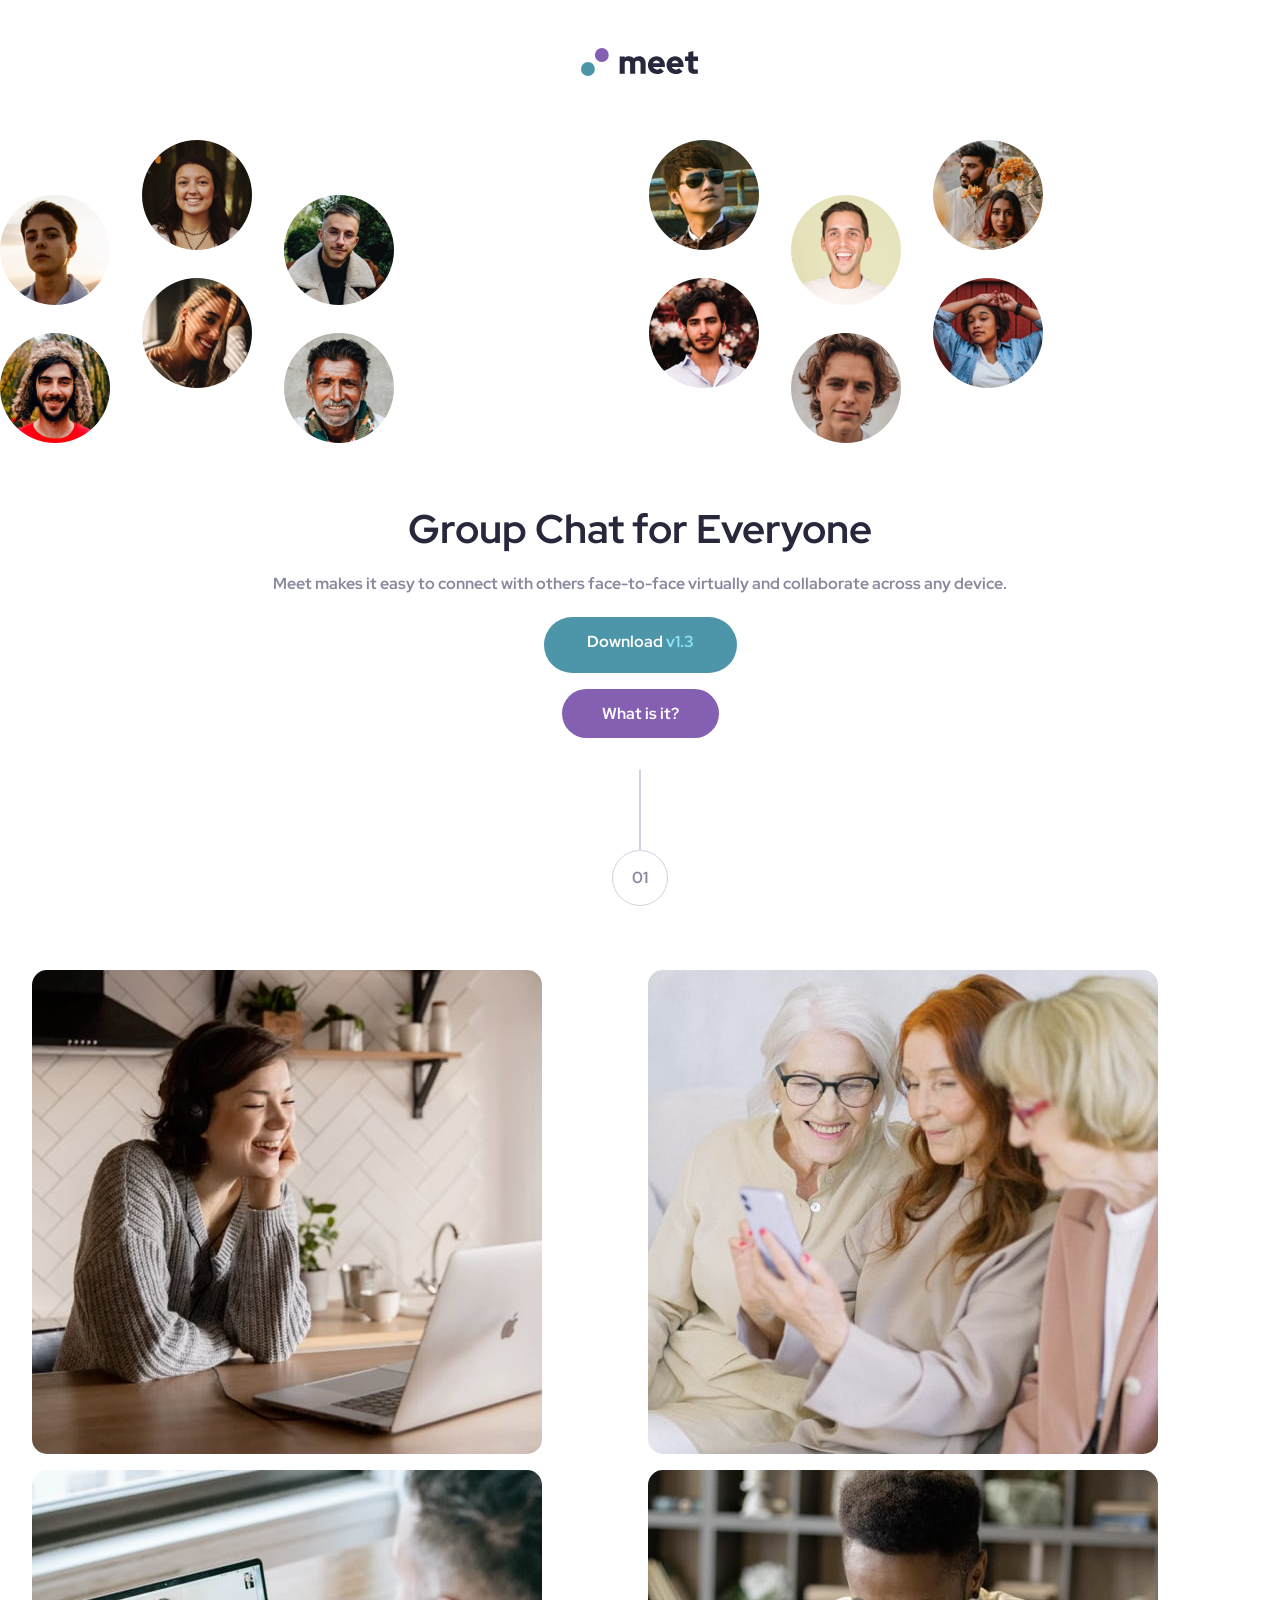
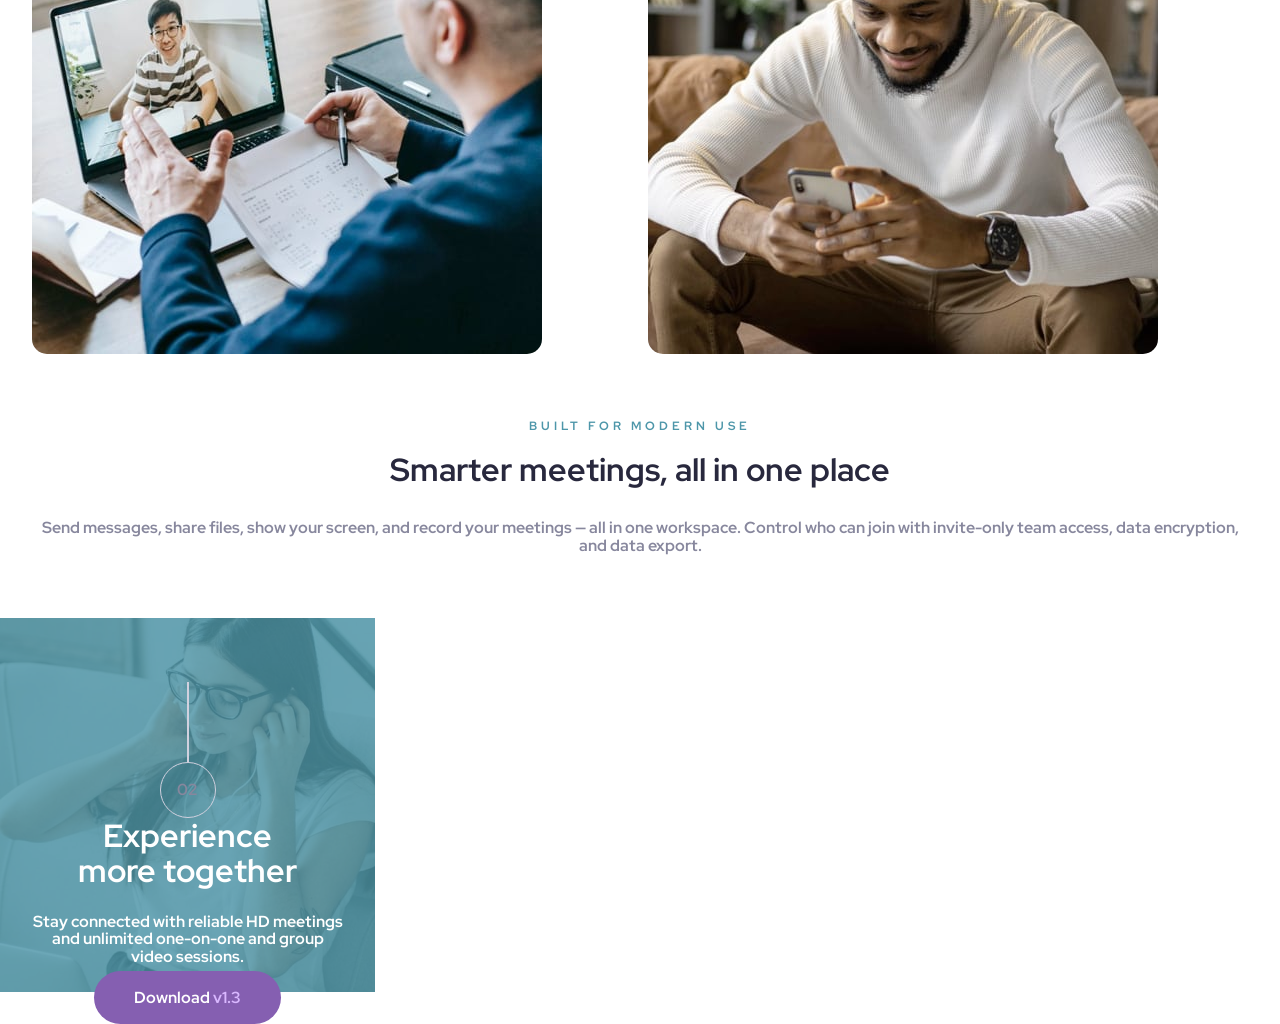
==== starter-code/index.html @ 2aa01b61 "mise en page des composants" ====
<!DOCTYPE html>
<html lang="en">
<head>
  <meta charset="UTF-8">
  <meta name="viewport" content="width=device-width, initial-scale=1.0">
  <link rel="stylesheet" href="./style/style.css">
  <link rel="icon" type="image/png" sizes="32x32" href="./assets/favicon-32x32.png">
  <link rel="preconnect" href="https://fonts.googleapis.com">
<link rel="preconnect" href="https://fonts.gstatic.com" crossorigin>
<link href="https://fonts.googleapis.com/css2?family=Red+Hat+Display:ital,wght@0,300..900;1,300..900&display=swap" rel="stylesheet">
  <title>Frontend Mentor | Meet landing page</title>
</head>
<body>
  <img class="logo" src="./assets/logo.svg" alt="">
  <div class="presentation">
      <img src="./assets/desktop/image-hero-left.png" alt="" class="image-hero-left">
      <img src="./assets/desktop/image-hero-right.png" alt="" class="image-hero-right">
    </div>
  <header>
      <div class="hello">
        <div class="text">
          <h1 class="text1 slate900">Group Chat for Everyone</h1>
          <p class="text4 slate600">Meet makes it easy to connect with others face-to-face virtually and collaborate across any device.</p>
        </div>
        <div class="button">
          <a class="download cyan600" href="http://">Download <span class="txt-cyan300">v1.3</span></a>
          <a class="info purple" href="http://"> What is it?</a>
        </div>
      </div>
    </div>
  </header>

  <main>  
    <div class="decoration">
      <div class="barre">
        <div class="left"></div>
        <div class="right"></div>
      </div>
      <p>01</p>
    </div>
  
    <div class="pictures">
      <img class="videocall" src="./assets/desktop/image-woman-in-videocall.jpg" alt="a woman in the kitchen during a videocall">
      <img class="videochat" src="./assets/desktop/image-women-videochatting.jpg" alt=" three women looking a phone videochatting">
      <img class="meeting" src="./assets/desktop/image-men-in-meeting.jpg" alt="men during a meeting front of his computer">
      <img class="texting" src="./assets/desktop/image-man-texting.jpg" alt="a man texting on a sofa">
    </div>
    <p class="text3 cyan">Built for modern use</p>
    <h2 class="text2 slate900 mb">Smarter meetings, all in one place</h2>
    <p class="text4 slate600">Send messages, share files, show your screen, and record your meetings — all in one 
  workspace. Control who can join with invite-only team access, data encryption, and data export.</p>
  </main>
  <footer>
  <div class="decoration">
      <div class="barre">
        <div class="left"></div>
        <div class="right"></div>
      </div>
      <p>02</p>
    </div>
  <h2 class="text2 white">Experience more together</h2>
  <p class="text4 white">Stay connected with reliable HD meetings and unlimited one-on-one and group video sessions.</p>
  <a class="download purple" href="">Download <span class="txt-purple">v1.3</span></a>
</footer>
</body>
</html>
---- starter-code/style/style.css ----
@import 'reset.css' layer(reset);
@import 'variable.css' layer(variable);
@import 'typo.css' layer(typo);
@import 'component.css' layer(component);
@layer reset, variable, typo, component; 

*{
    text-align: center;
}
.logo{
    width: 118px;
    height: 28px;
    margin: 48px auto 0 auto;
    
}
header{
    margin: var(--spacing-64) var(--spacing-32) var(--spacing-32) var(--spacing-32);
}
main{
    margin: var(--spacing-32) var(--spacing-32) var(--spacing-64) var(--spacing-32);
}
.presentation{
    margin-top: var(--spacing-64);
   display: grid;
   grid-template-areas: "left right";
   gap: 17px;
}
.image-hero-left{
    grid-area: left;
}
.image-hero-right{
    grid-area: right
}
.hello{
    margin-top: 48px;
}
.text > h1,
.text > p,
footer > h2,
footer> p{
    margin-bottom: var(--spacing-24);
}
.pictures{
    margin-top: 64px;
    margin-bottom: 64px;
    display: grid;
    grid-template-areas: 
    "lt rt"
    "lb rb";
    gap: 16px;
}
.pictures > img{
    border-radius: 15px;
}
.videocall{
    grid-area: lt;
}
.videochat{
    grid-area: rt;
}
.meeting{
    grid-area: lb;
}
.texting{
    grid-area: rb;
}
.cyan{
    color: var(--cyan-600);
    text-transform: uppercase;
    margin-bottom: 16px;
}
.slate600{
    color: var(--slate-600);
}
.slate900{
    color: var(--slate-900);
}
.mb{
    margin-bottom: 32px;
}
footer{
    padding: 64px 32px;
    width: 375px;
    height: 374px;
    background-image: url("/starter-code/assets/mobile/image-footer.jpg");
    background-size: 100%;
    box-shadow: 0 0 0 200px rgba(77, 150, 169,0.8) inset;
}
.white{
    color: #fff;
}
.button{
    display: flex;
    flex-direction: column;
    align-items: center;
}
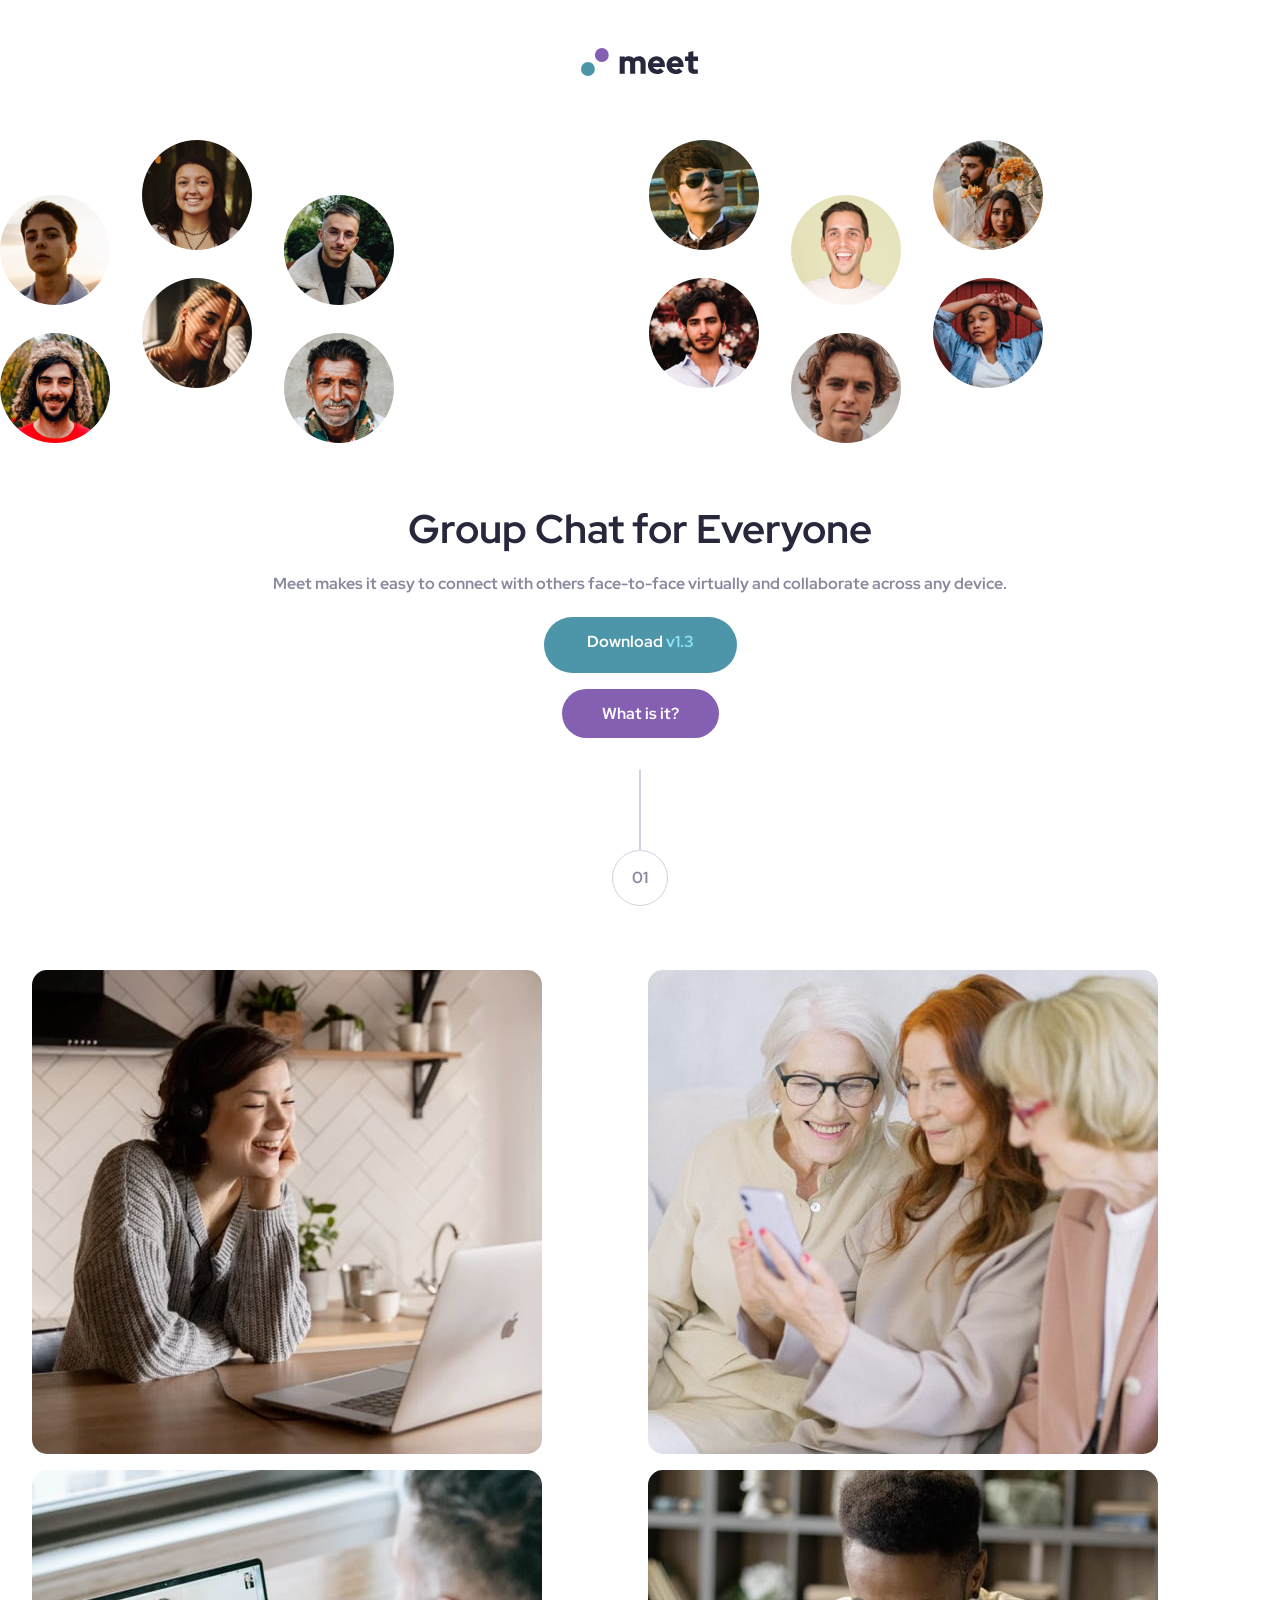
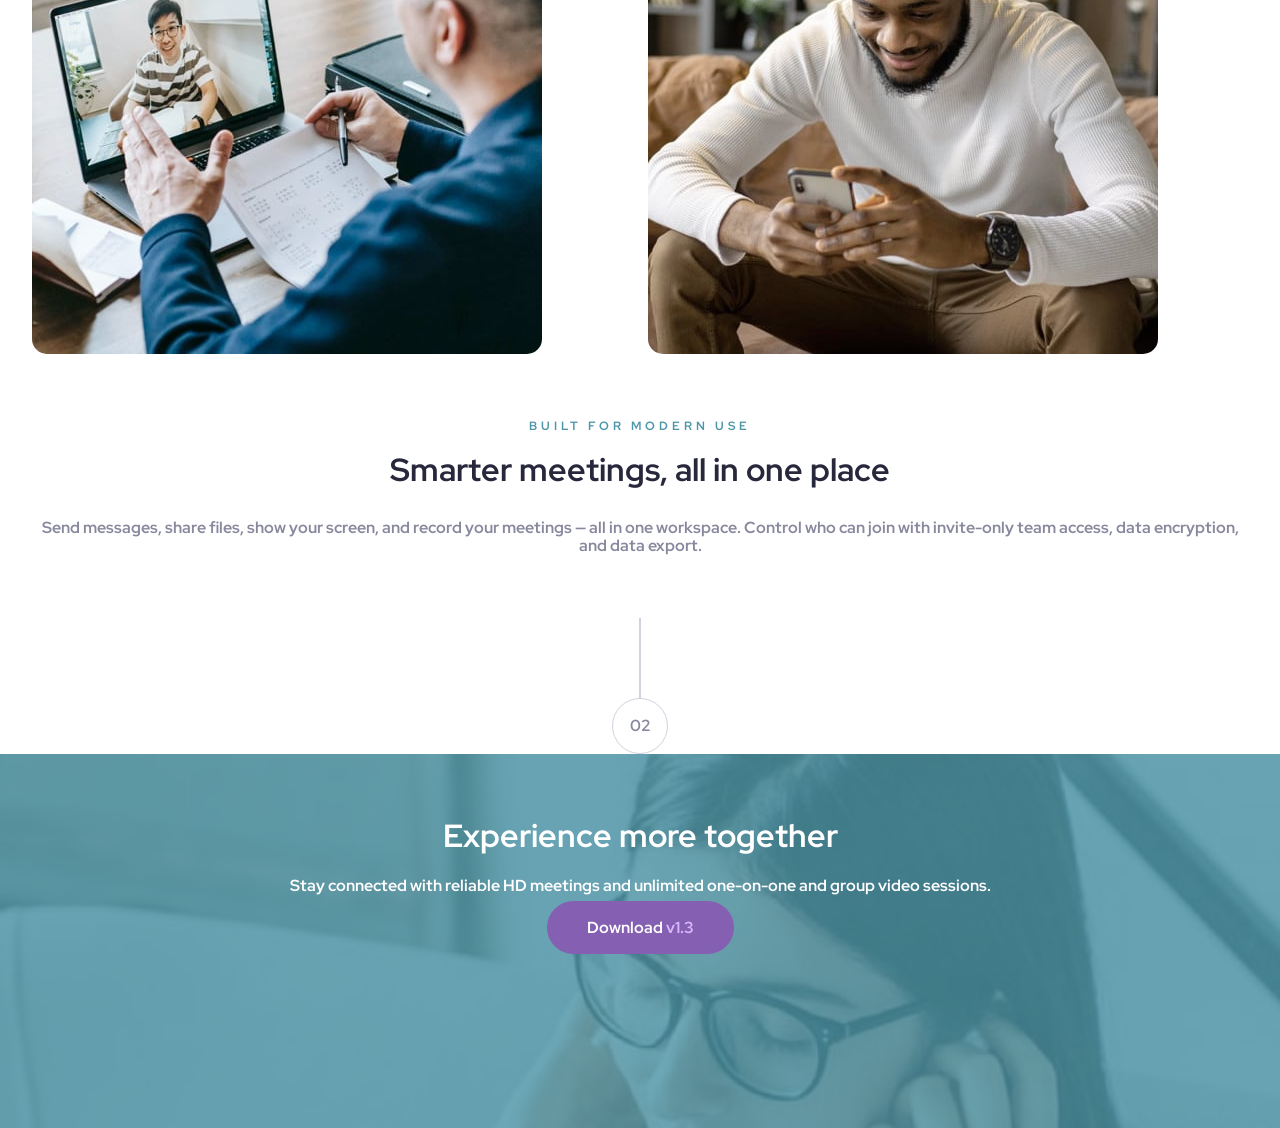
==== commit 89ff7398: "ajout du footer et ajustement de la largeur dans le CSS" ====
--- a/starter-code/index.html
+++ b/starter-code/index.html
@@ -50,7 +50,6 @@
     <p class="text4 slate600">Send messages, share files, show your screen, and record your meetings — all in one 
   workspace. Control who can join with invite-only team access, data encryption, and data export.</p>
   </main>
-  <footer>
   <div class="decoration">
       <div class="barre">
         <div class="left"></div>
@@ -58,6 +57,8 @@
       </div>
       <p>02</p>
     </div>
+  <footer>
+  
   <h2 class="text2 white">Experience more together</h2>
   <p class="text4 white">Stay connected with reliable HD meetings and unlimited one-on-one and group video sessions.</p>
   <a class="download purple" href="">Download <span class="txt-purple">v1.3</span></a>
--- a/starter-code/style/style.css
+++ b/starter-code/style/style.css
@@ -80,7 +80,7 @@
 }
 footer{
     padding: 64px 32px;
-    width: 375px;
+    width: 100%;
     height: 374px;
     background-image: url("/starter-code/assets/mobile/image-footer.jpg");
     background-size: 100%;
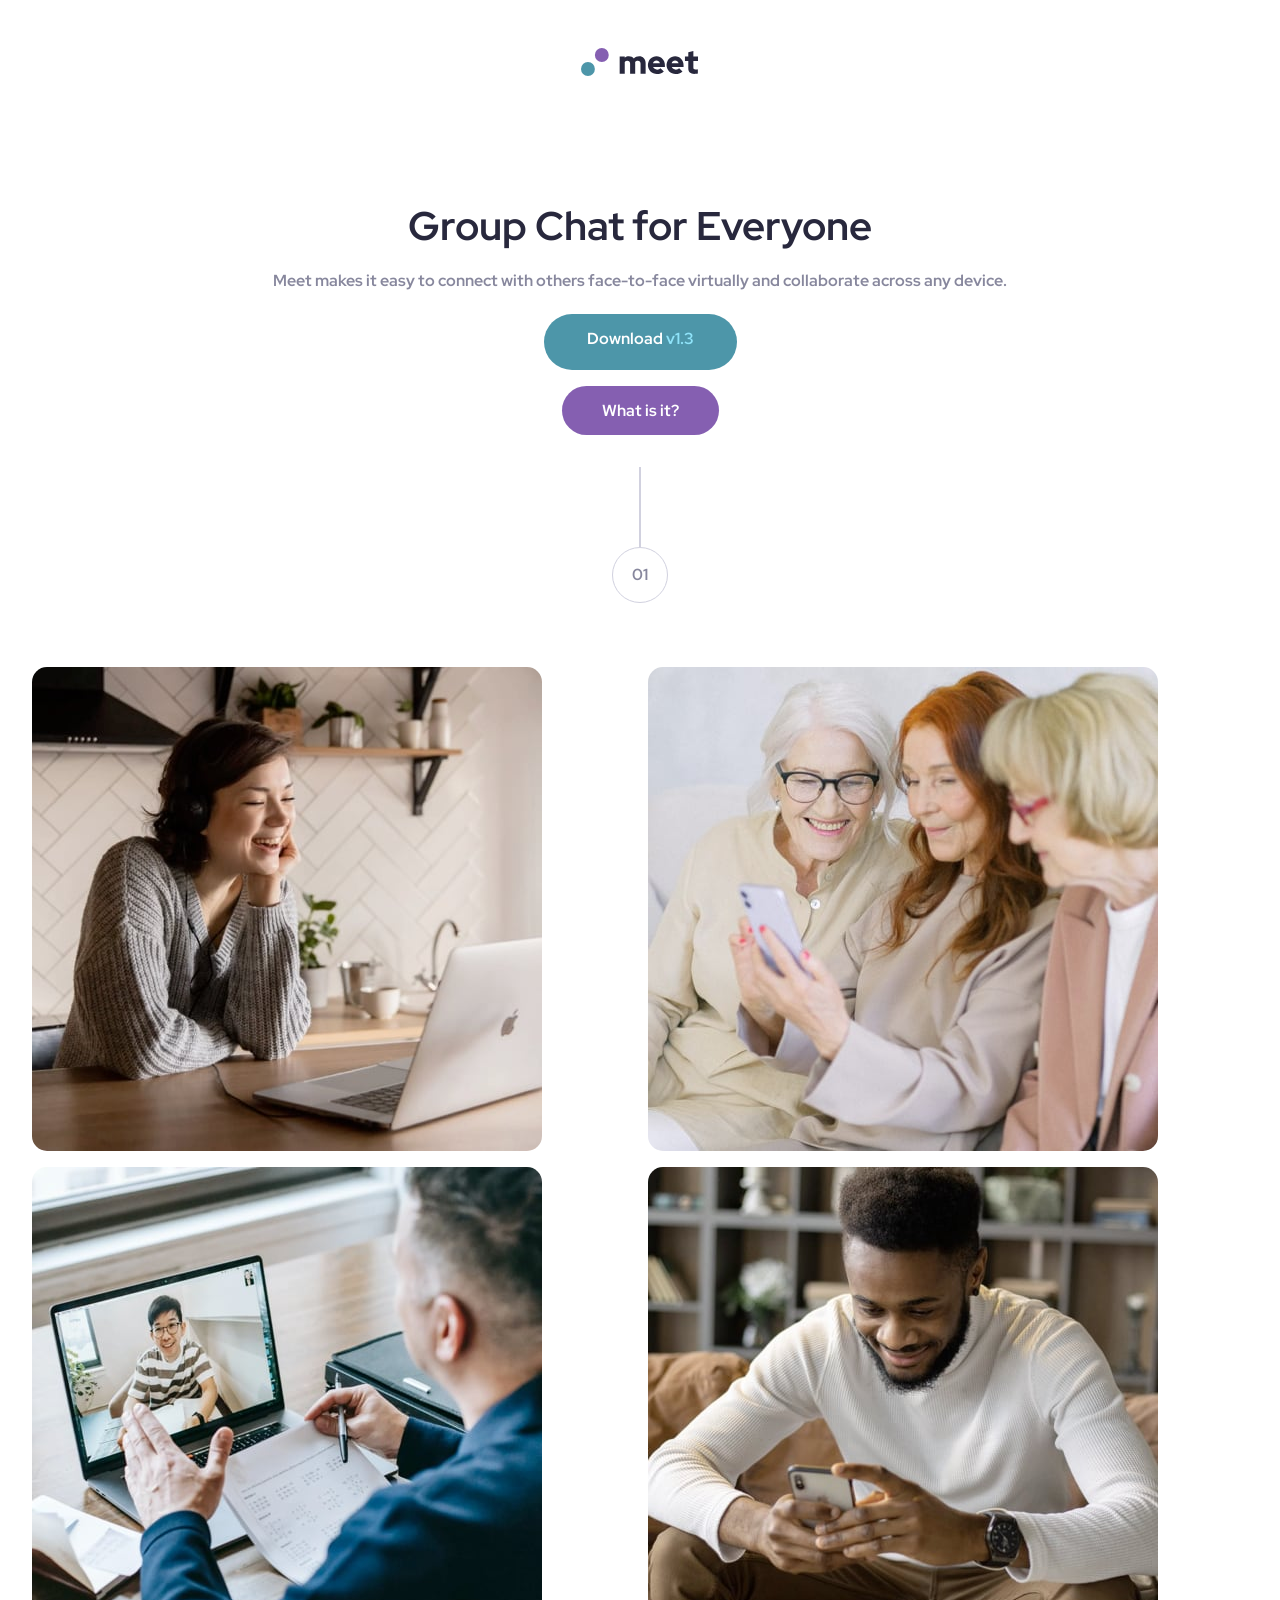
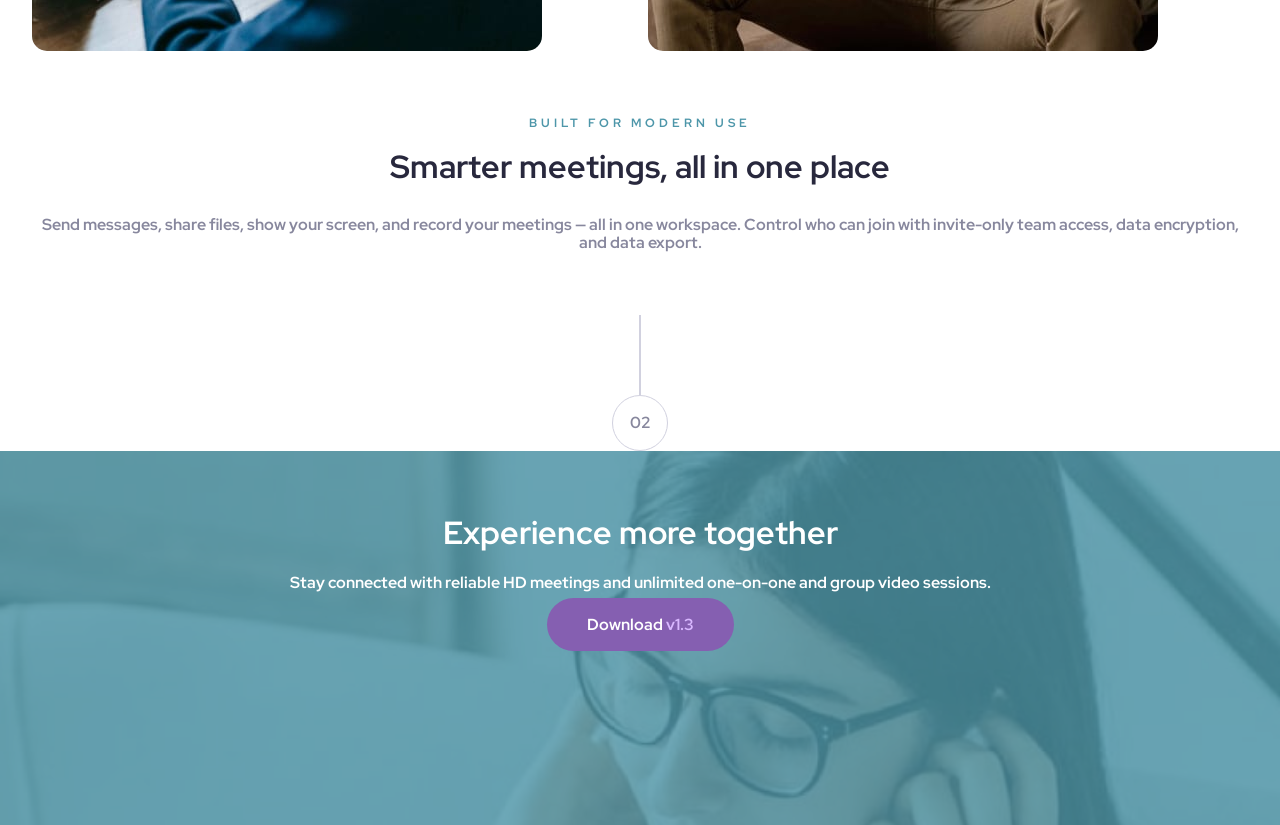
==== commit 758d5b6f: "suppression document et maj style hero" ====
--- a/starter-code/index.html
+++ b/starter-code/index.html
@@ -13,8 +13,6 @@
 <body>
   <img class="logo" src="./assets/logo.svg" alt="">
   <div class="presentation">
-      <img src="./assets/desktop/image-hero-left.png" alt="" class="image-hero-left">
-      <img src="./assets/desktop/image-hero-right.png" alt="" class="image-hero-right">
     </div>
   <header>
       <div class="hello">
--- a/starter-code/style/style.css
+++ b/starter-code/style/style.css
@@ -21,16 +21,9 @@
 }
 .presentation{
     margin-top: var(--spacing-64);
-   display: grid;
-   grid-template-areas: "left right";
-   gap: 17px;
+    background-image: url(/starter-code/assets/tablet/image-hero.png);
 }
-.image-hero-left{
-    grid-area: left;
-}
-.image-hero-right{
-    grid-area: right
-}
+
 .hello{
     margin-top: 48px;
 }
@@ -94,3 +87,18 @@
     flex-direction: column;
     align-items: center;
 }
+@media (min-width: 768px){
+    .presentation{
+   display: grid;
+   grid-template-areas: "left right";
+   gap: 17px;
+}
+.image-hero-left{
+    background-image: url(/starter-code/assets/desktop/image-hero-left.png);
+    grid-area: left;
+}
+.image-hero-right{
+    grid-area: right;
+    background-image: url(/starter-code/assets/desktop/image-hero-right.png);
+}
+}
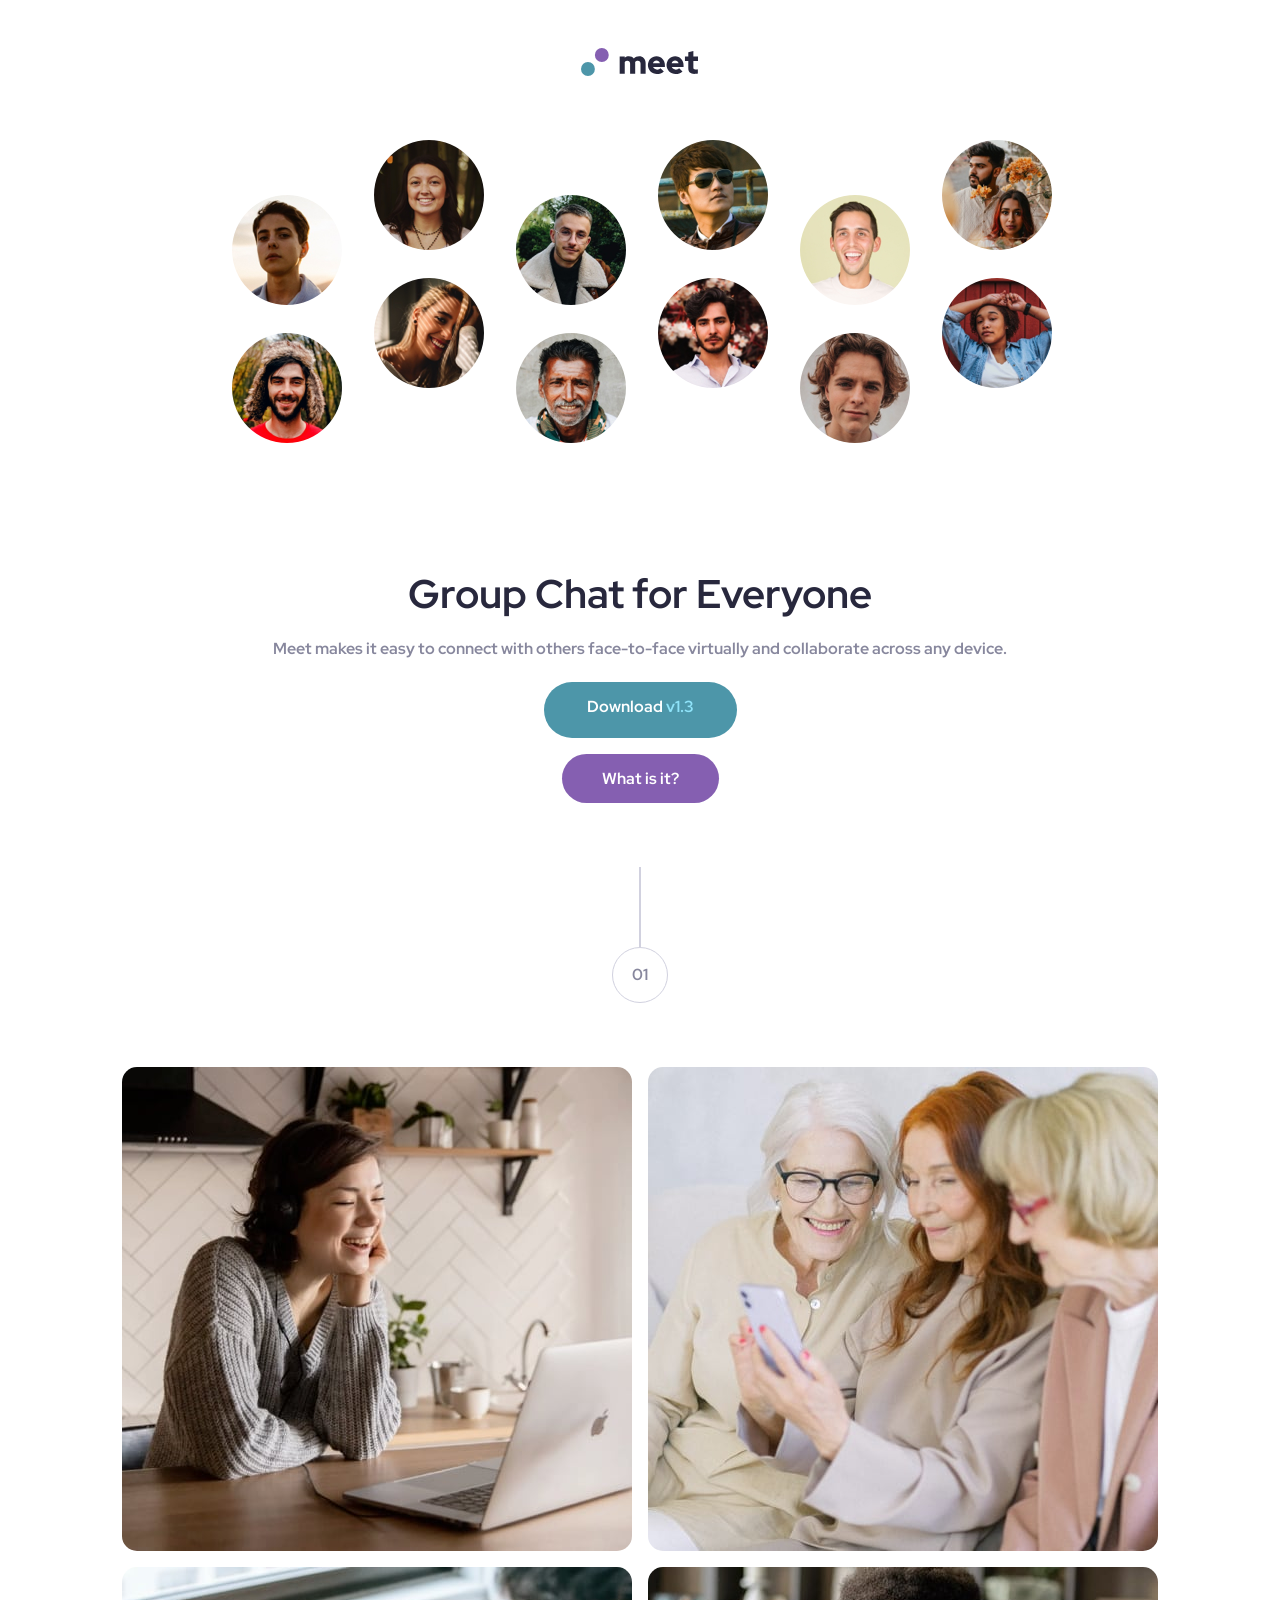
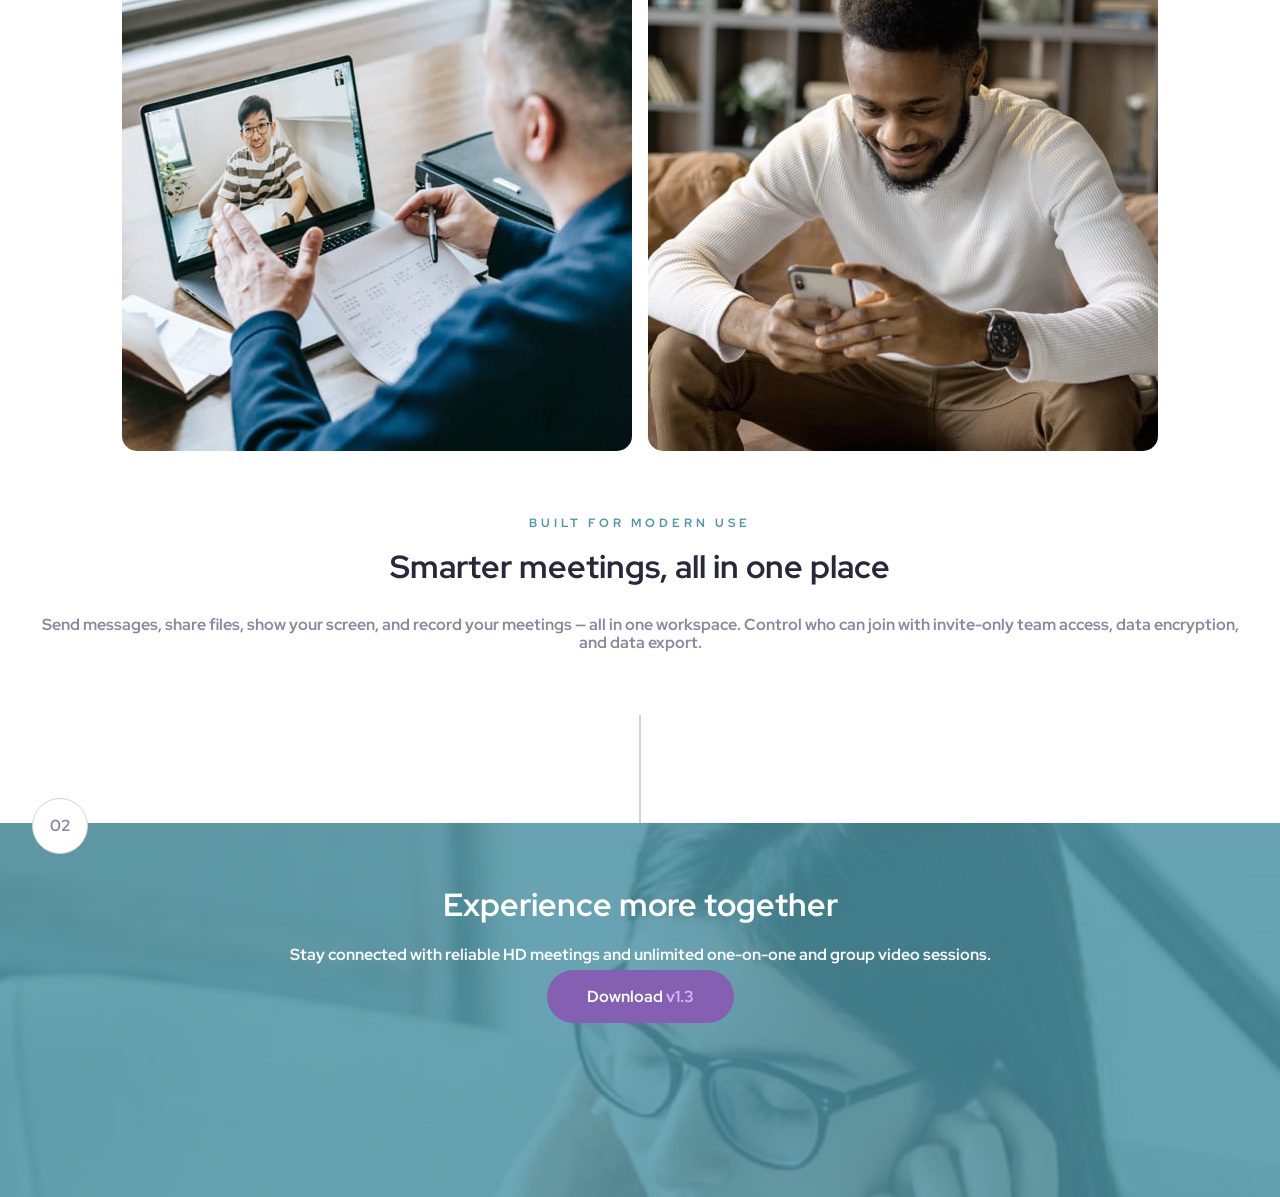
==== commit ce3d46d7: "mise en page du composant sur le footer" ====
--- a/starter-code/index.html
+++ b/starter-code/index.html
@@ -13,7 +13,10 @@
 <body>
   <img class="logo" src="./assets/logo.svg" alt="">
   <div class="presentation">
-    </div>
+    <img src="./assets/tablet/image-hero.png" alt="">
+    <img src="" alt="">
+    <img src="" alt="">
+  </div>
   <header>
       <div class="hello">
         <div class="text">
@@ -48,15 +51,16 @@
     <p class="text4 slate600">Send messages, share files, show your screen, and record your meetings — all in one 
   workspace. Control who can join with invite-only team access, data encryption, and data export.</p>
   </main>
-  <div class="decoration">
-      <div class="barre">
+  <div class="barre longue">
         <div class="left"></div>
         <div class="right"></div>
+  </div>
+  <footer>
+      <div class="decoration">
+        <p class="decoration2">02</p>
       </div>
-      <p>02</p>
-    </div>
-  <footer>
-  
+        
+      
   <h2 class="text2 white">Experience more together</h2>
   <p class="text4 white">Stay connected with reliable HD meetings and unlimited one-on-one and group video sessions.</p>
   <a class="download purple" href="">Download <span class="txt-purple">v1.3</span></a>
--- a/starter-code/style/style.css
+++ b/starter-code/style/style.css
@@ -7,11 +7,19 @@
 *{
     text-align: center;
 }
+body{
+    overflow-x: hidden;
+    display: flex;
+    flex-direction: column;
+    align-items: center;
+}
 .logo{
     width: 118px;
     height: 28px;
-    margin: 48px auto 0 auto;
-    
+    margin-top: 48px;
+}
+.presentation{
+    margin: var(--spacing-64) -50px 0 -30px;
 }
 header{
     margin: var(--spacing-64) var(--spacing-32) var(--spacing-32) var(--spacing-32);
@@ -19,11 +27,6 @@
 main{
     margin: var(--spacing-32) var(--spacing-32) var(--spacing-64) var(--spacing-32);
 }
-.presentation{
-    margin-top: var(--spacing-64);
-    background-image: url(/starter-code/assets/tablet/image-hero.png);
-}
-
 .hello{
     margin-top: 48px;
 }
@@ -34,13 +37,16 @@
     margin-bottom: var(--spacing-24);
 }
 .pictures{
-    margin-top: 64px;
-    margin-bottom: 64px;
+    margin: 64px auto;
     display: grid;
     grid-template-areas: 
     "lt rt"
     "lb rb";
     gap: 16px;
+    justify-items: center;
+    justify-content: center;
+    align-items: center;
+    align-content: center;
 }
 .pictures > img{
     border-radius: 15px;
@@ -72,6 +78,8 @@
     margin-bottom: 32px;
 }
 footer{
+    position: relative;
+    z-index: 1;
     padding: 64px 32px;
     width: 100%;
     height: 374px;
@@ -94,11 +102,11 @@
    gap: 17px;
 }
 .image-hero-left{
-    background-image: url(/starter-code/assets/desktop/image-hero-left.png);
+    background-image: url("/starter-code/assets/desktop/image-hero-left.png");
     grid-area: left;
 }
 .image-hero-right{
     grid-area: right;
-    background-image: url(/starter-code/assets/desktop/image-hero-right.png);
+    background-image: url("/starter-code/assets/desktop/image-hero-right.png");
 }
 }
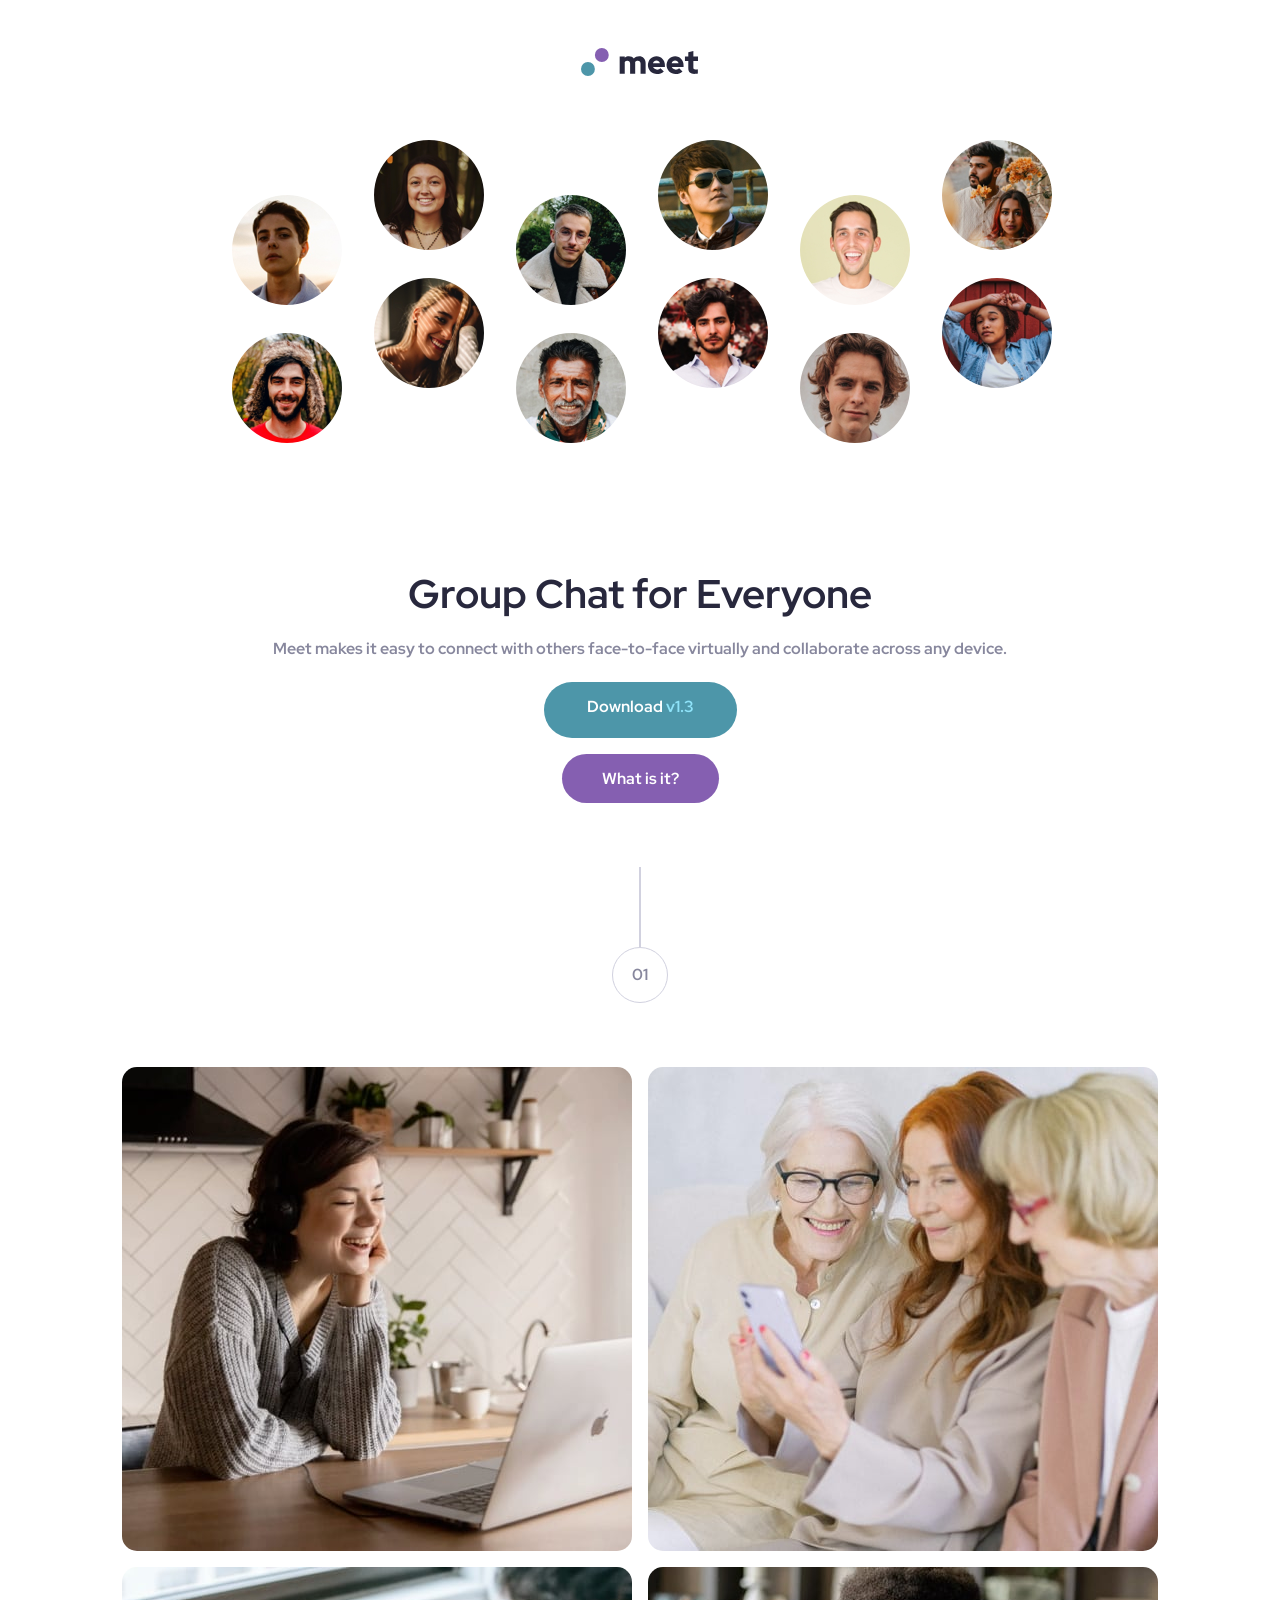
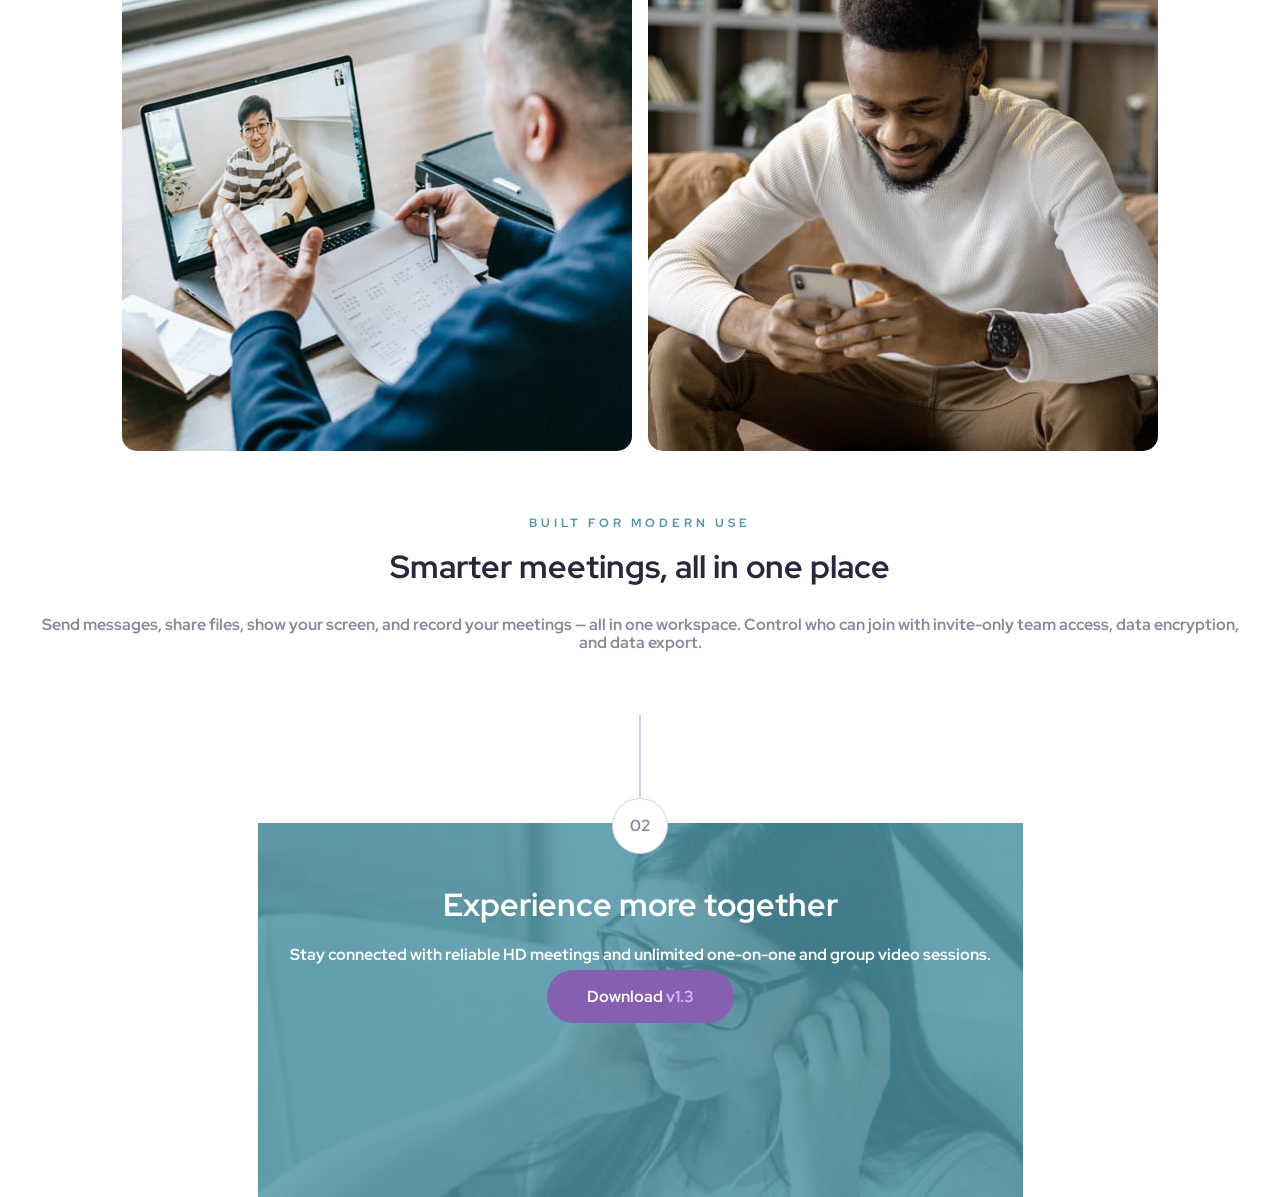
==== commit e00aa85c: "mise en page composant vue mobile" ====
--- a/starter-code/index.html
+++ b/starter-code/index.html
@@ -59,8 +59,6 @@
       <div class="decoration">
         <p class="decoration2">02</p>
       </div>
-        
-      
   <h2 class="text2 white">Experience more together</h2>
   <p class="text4 white">Stay connected with reliable HD meetings and unlimited one-on-one and group video sessions.</p>
   <a class="download purple" href="">Download <span class="txt-purple">v1.3</span></a>
--- a/starter-code/style/style.css
+++ b/starter-code/style/style.css
@@ -81,10 +81,10 @@
     position: relative;
     z-index: 1;
     padding: 64px 32px;
-    width: 100%;
     height: 374px;
     background-image: url("/starter-code/assets/mobile/image-footer.jpg");
-    background-size: 100%;
+    background-repeat: no-repeat;
+    background-size: cover;
     box-shadow: 0 0 0 200px rgba(77, 150, 169,0.8) inset;
 }
 .white{
@@ -102,11 +102,8 @@
    gap: 17px;
 }
 .image-hero-left{
-    background-image: url("/starter-code/assets/desktop/image-hero-left.png");
     grid-area: left;
 }
 .image-hero-right{
-    grid-area: right;
-    background-image: url("/starter-code/assets/desktop/image-hero-right.png");
-}
+    grid-area: right;}
 }
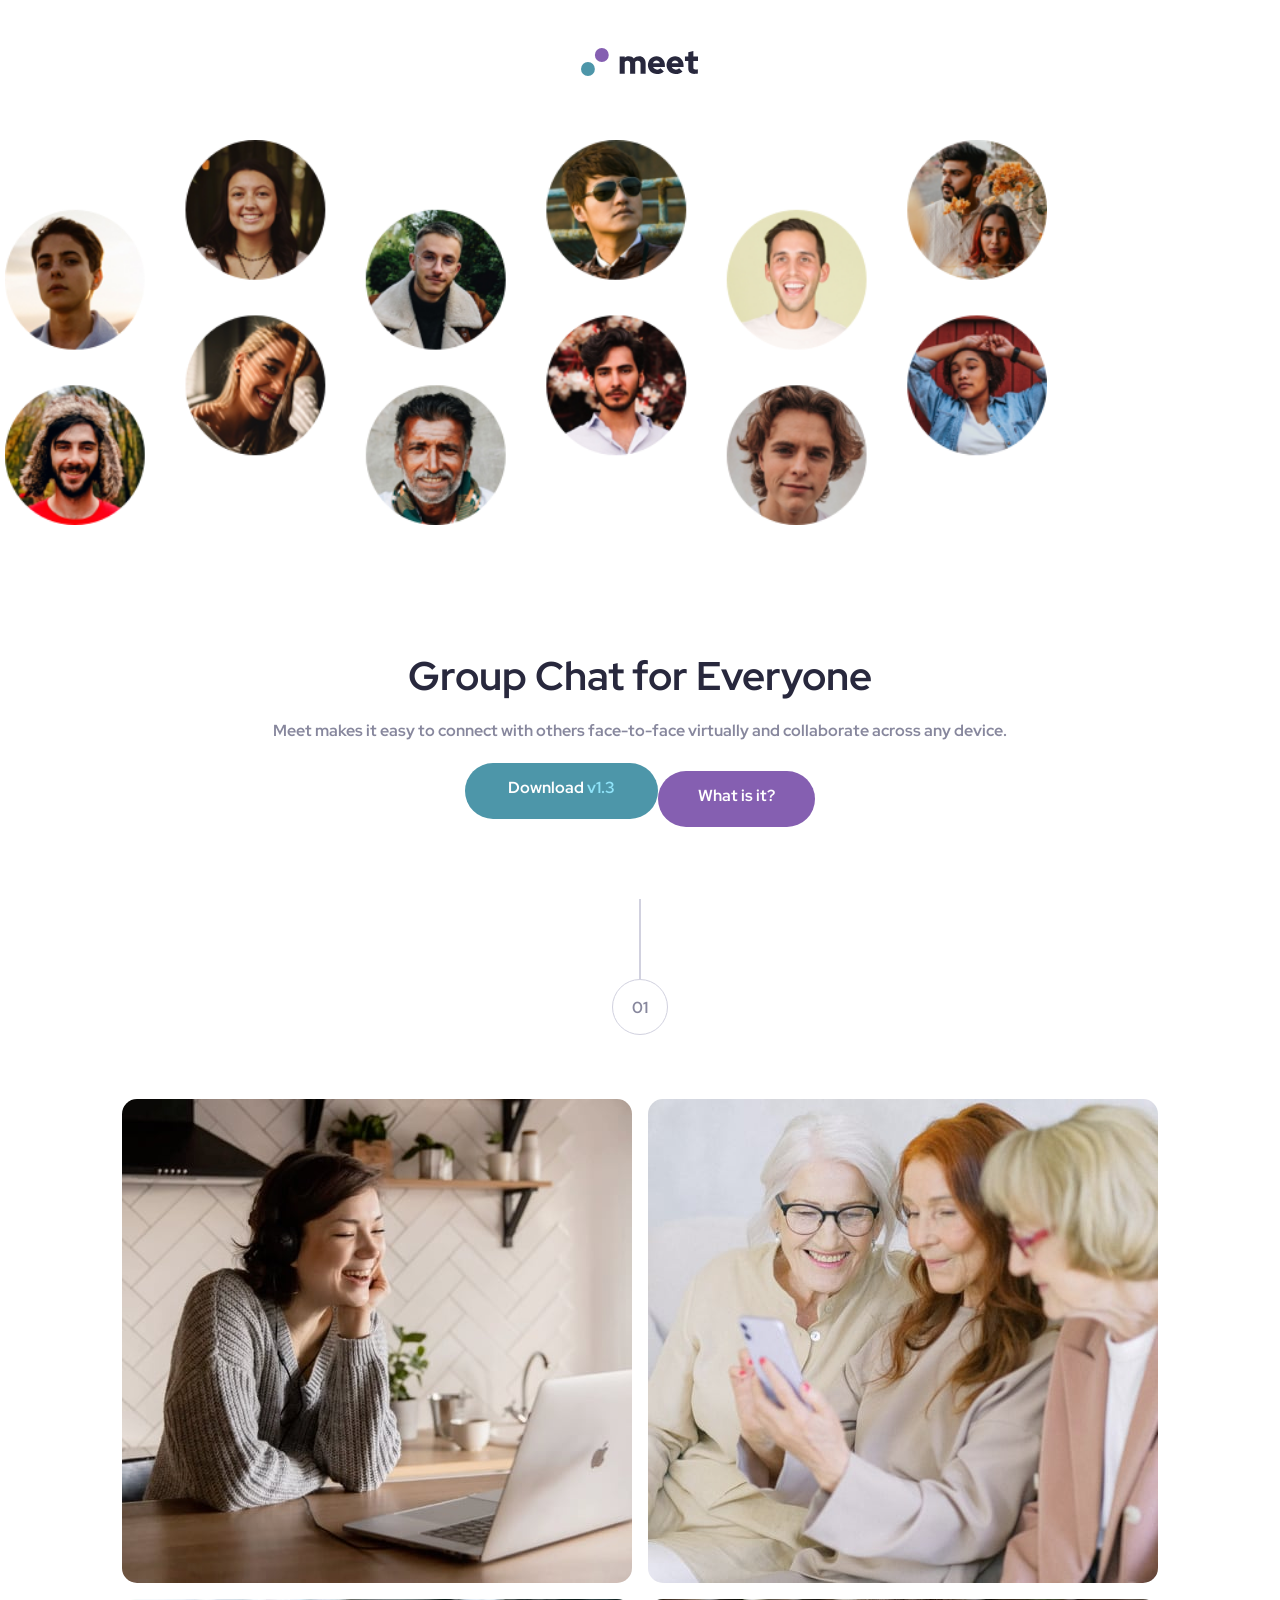
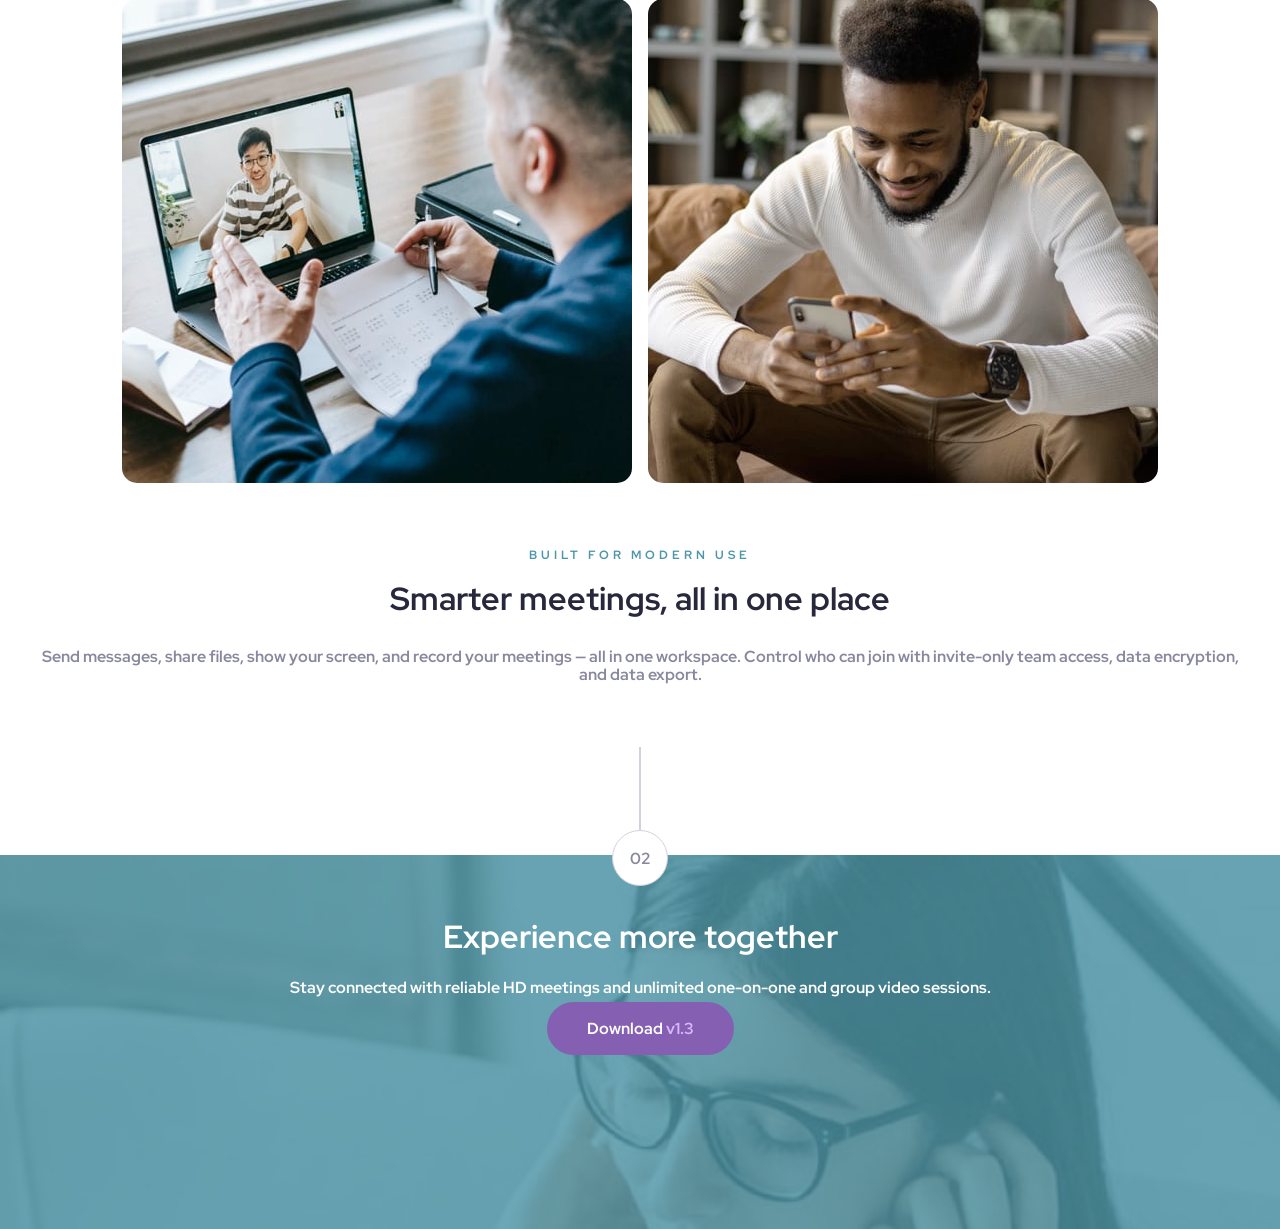
==== commit 5fc3d354: "ajout media querie tablet view" ====
--- a/starter-code/index.html
+++ b/starter-code/index.html
@@ -56,11 +56,9 @@
         <div class="right"></div>
   </div>
   <footer>
-      <div class="decoration">
-        <p class="decoration2">02</p>
-      </div>
+  <p class="decoration2">02</p>
   <h2 class="text2 white">Experience more together</h2>
-  <p class="text4 white">Stay connected with reliable HD meetings and unlimited one-on-one and group video sessions.</p>
+  <p class="text4 white conclusion">Stay connected with reliable HD meetings and unlimited one-on-one and group video sessions.</p>
   <a class="download purple" href="">Download <span class="txt-purple">v1.3</span></a>
 </footer>
 </body>
--- a/starter-code/style/style.css
+++ b/starter-code/style/style.css
@@ -19,7 +19,7 @@
     margin-top: 48px;
 }
 .presentation{
-    margin: var(--spacing-64) -50px 0 -30px;
+    margin: var(--spacing-64) -40px 0 -30px;
 }
 header{
     margin: var(--spacing-64) var(--spacing-32) var(--spacing-32) var(--spacing-32);
@@ -33,7 +33,7 @@
 .text > h1,
 .text > p,
 footer > h2,
-footer> p{
+.conclusion{
     margin-bottom: var(--spacing-24);
 }
 .pictures{
@@ -81,11 +81,12 @@
     position: relative;
     z-index: 1;
     padding: 64px 32px;
-    height: 374px;
+    width: 100%;
     background-image: url("/starter-code/assets/mobile/image-footer.jpg");
     background-repeat: no-repeat;
     background-size: cover;
     box-shadow: 0 0 0 200px rgba(77, 150, 169,0.8) inset;
+    height: 374px;
 }
 .white{
     color: #fff;
@@ -95,7 +96,23 @@
     flex-direction: column;
     align-items: center;
 }
-@media (min-width: 768px){
+@media screen and (min-width: 380px){
+    .presentation{
+        width: 100%;
+        margin: var(--spacing-64) -40px 0 -30px;
+    }
+    .presentation > img{
+        width: 100%;
+    }
+    .button{
+        display: flex;
+        flex-direction: row;
+        align-items: center;
+        align-content: center;
+        justify-content: center;
+    }
+}
+@media screen and (min-width: 1024px ){
     .presentation{
    display: grid;
    grid-template-areas: "left right";
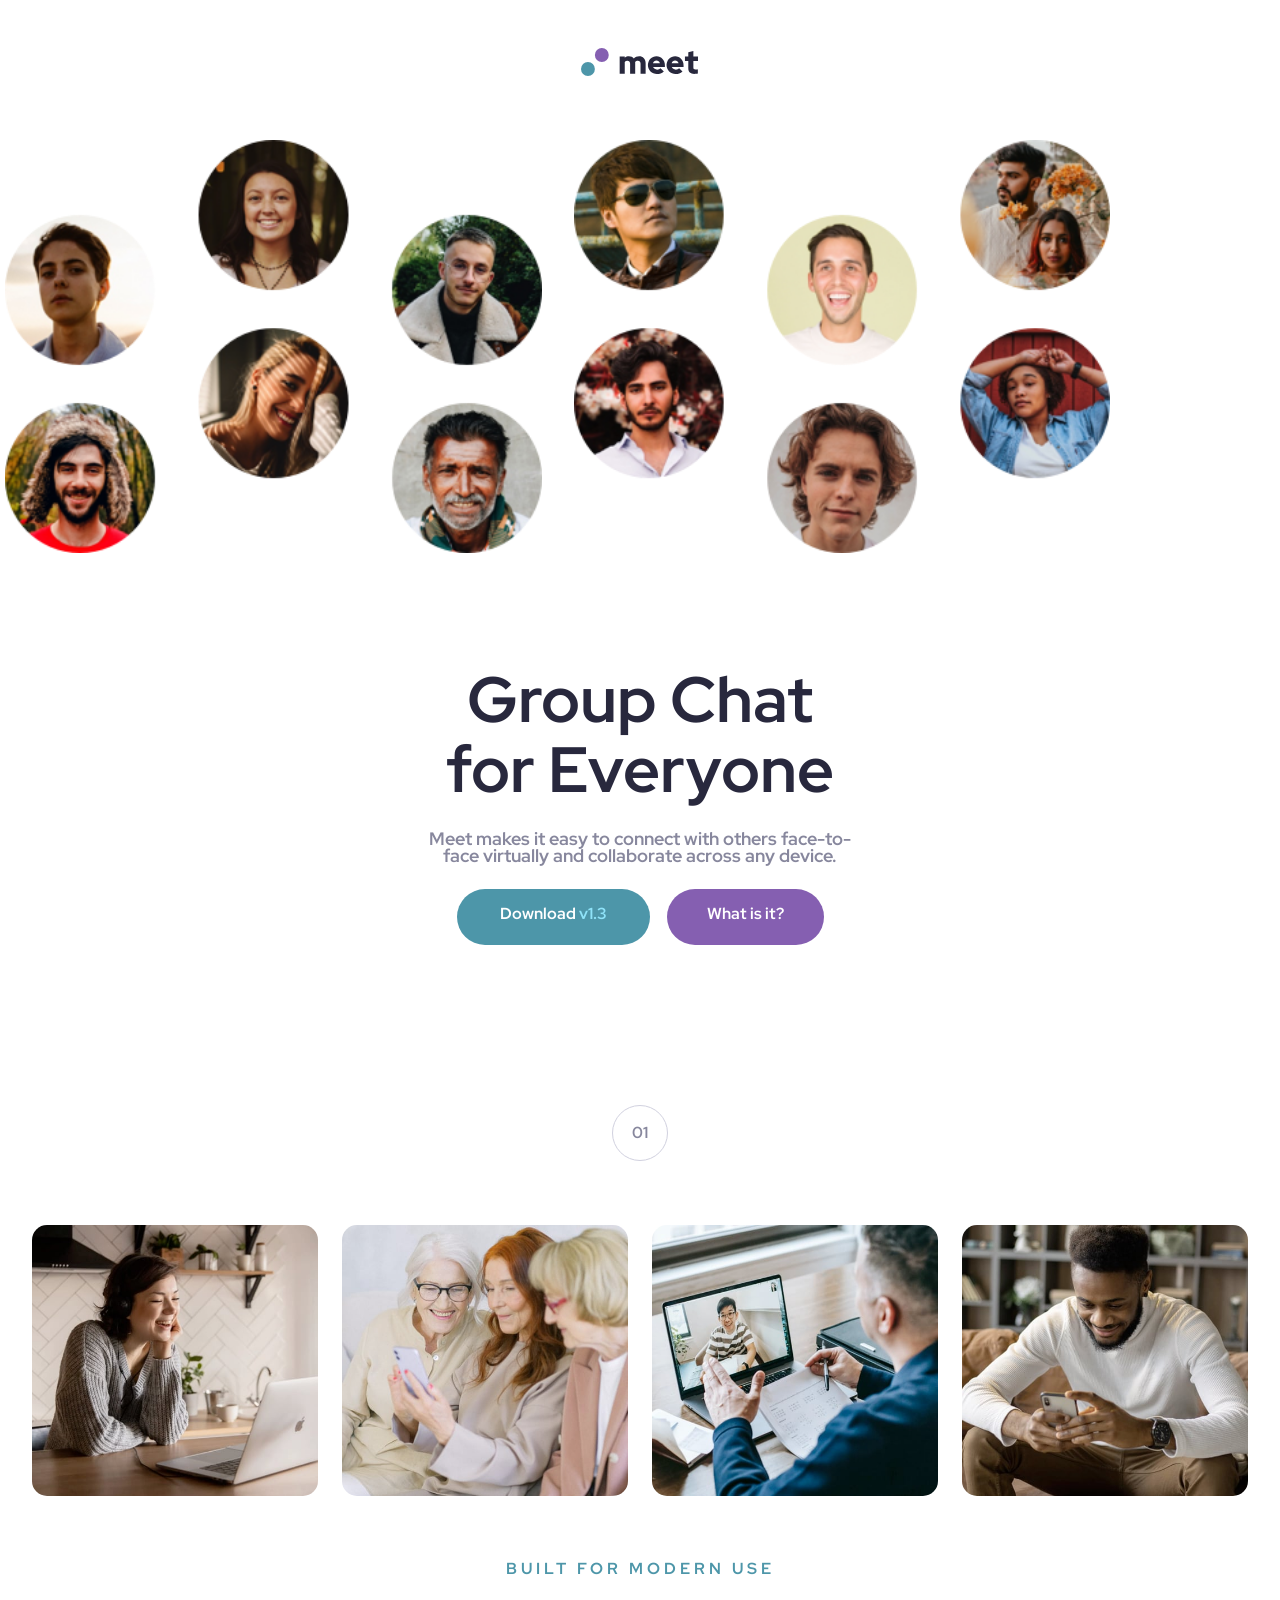
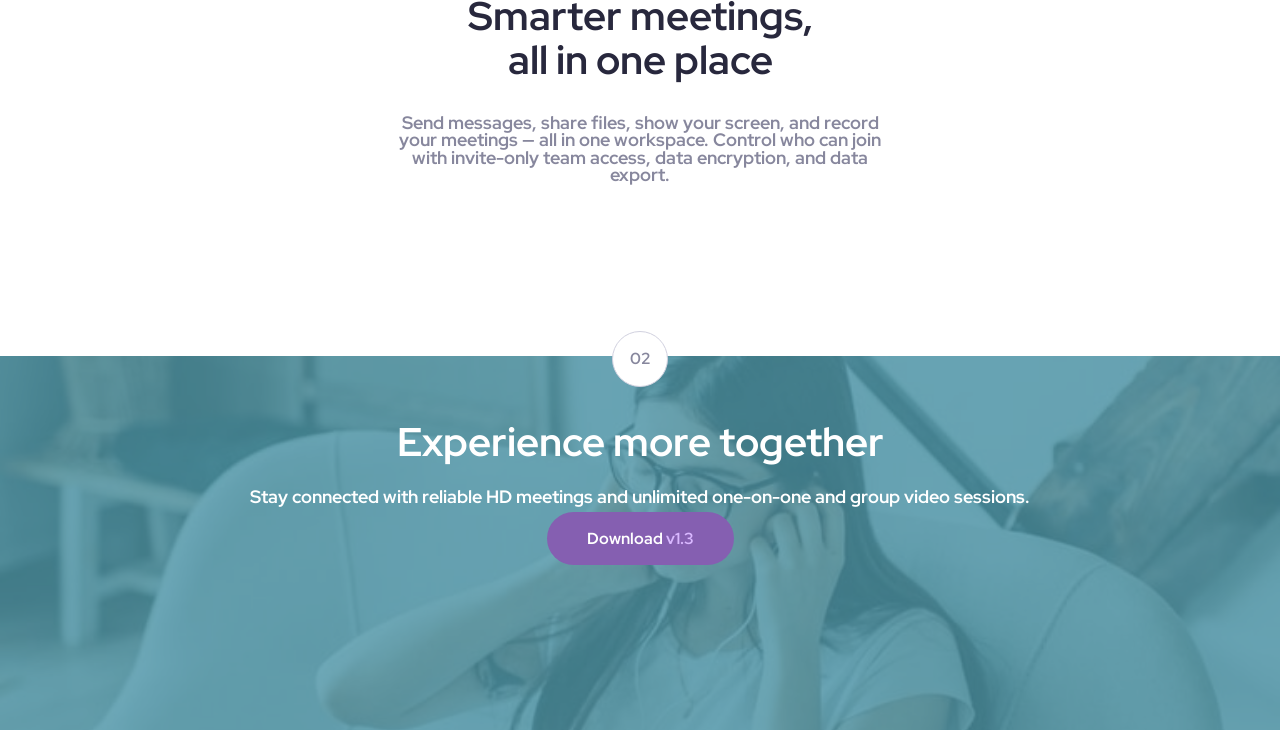
==== commit 64782a9b: "vue tablette" ====
--- a/starter-code/index.html
+++ b/starter-code/index.html
@@ -13,9 +13,9 @@
 <body>
   <img class="logo" src="./assets/logo.svg" alt="">
   <div class="presentation">
-    <img src="./assets/tablet/image-hero.png" alt="">
-    <img src="" alt="">
-    <img src="" alt="">
+    <img class="mobil" src="./assets/tablet/image-hero.png" alt="">
+    <img class=".image-hero-left" src="./assets/desktop/image-hero-left.png" alt="">
+    <img class=".image-hero-right" src="./assets/desktop/image-hero-right.png" alt="">
   </div>
   <header>
       <div class="hello">
@@ -46,10 +46,13 @@
       <img class="meeting" src="./assets/desktop/image-men-in-meeting.jpg" alt="men during a meeting front of his computer">
       <img class="texting" src="./assets/desktop/image-man-texting.jpg" alt="a man texting on a sofa">
     </div>
-    <p class="text3 cyan">Built for modern use</p>
+    <div class="contenu">
+      <p class="text3 cyan">Built for modern use</p>
     <h2 class="text2 slate900 mb">Smarter meetings, all in one place</h2>
     <p class="text4 slate600">Send messages, share files, show your screen, and record your meetings — all in one 
   workspace. Control who can join with invite-only team access, data encryption, and data export.</p>
+    </div>
+    
   </main>
   <div class="barre longue">
         <div class="left"></div>
--- a/starter-code/style/style.css
+++ b/starter-code/style/style.css
@@ -17,6 +17,9 @@
     width: 118px;
     height: 28px;
     margin-top: 48px;
+}
+.left, .right{
+    display: none;
 }
 .presentation{
     margin: var(--spacing-64) -40px 0 -30px;
@@ -96,7 +99,7 @@
     flex-direction: column;
     align-items: center;
 }
-@media screen and (min-width: 380px){
+@media screen and (min-width: 768px){
     .presentation{
         width: 100%;
         margin: var(--spacing-64) -40px 0 -30px;
@@ -104,23 +107,46 @@
     .presentation > img{
         width: 100%;
     }
+    .hello{
+        width: 448px;
+    }
     .button{
         display: flex;
         flex-direction: row;
-        align-items: center;
-        align-content: center;
+        align-items: stretch;
         justify-content: center;
+        gap: 17px;
+    }
+    .pictures{
+        gap: 24px;
+        grid-template-areas: 
+        "lt rt lb rb";
+    }
+    .contenu{
+        margin: 0 auto;
+        width: 504px;
+    }
+    footer{
+        background-image: url("/starter-code/assets/tablet/image-footer.jpg");
     }
 }
 @media screen and (min-width: 1024px ){
+    .mobil{
+        display: none;
+    }
     .presentation{
    display: grid;
-   grid-template-areas: "left right";
-   gap: 17px;
+   grid-template-areas: "left middle right";
+   gap: 32px;
+}
+header{
+    grid-area: middle;
 }
 .image-hero-left{
+    display: block;
     grid-area: left;
 }
 .image-hero-right{
+    display: block;
     grid-area: right;}
 }
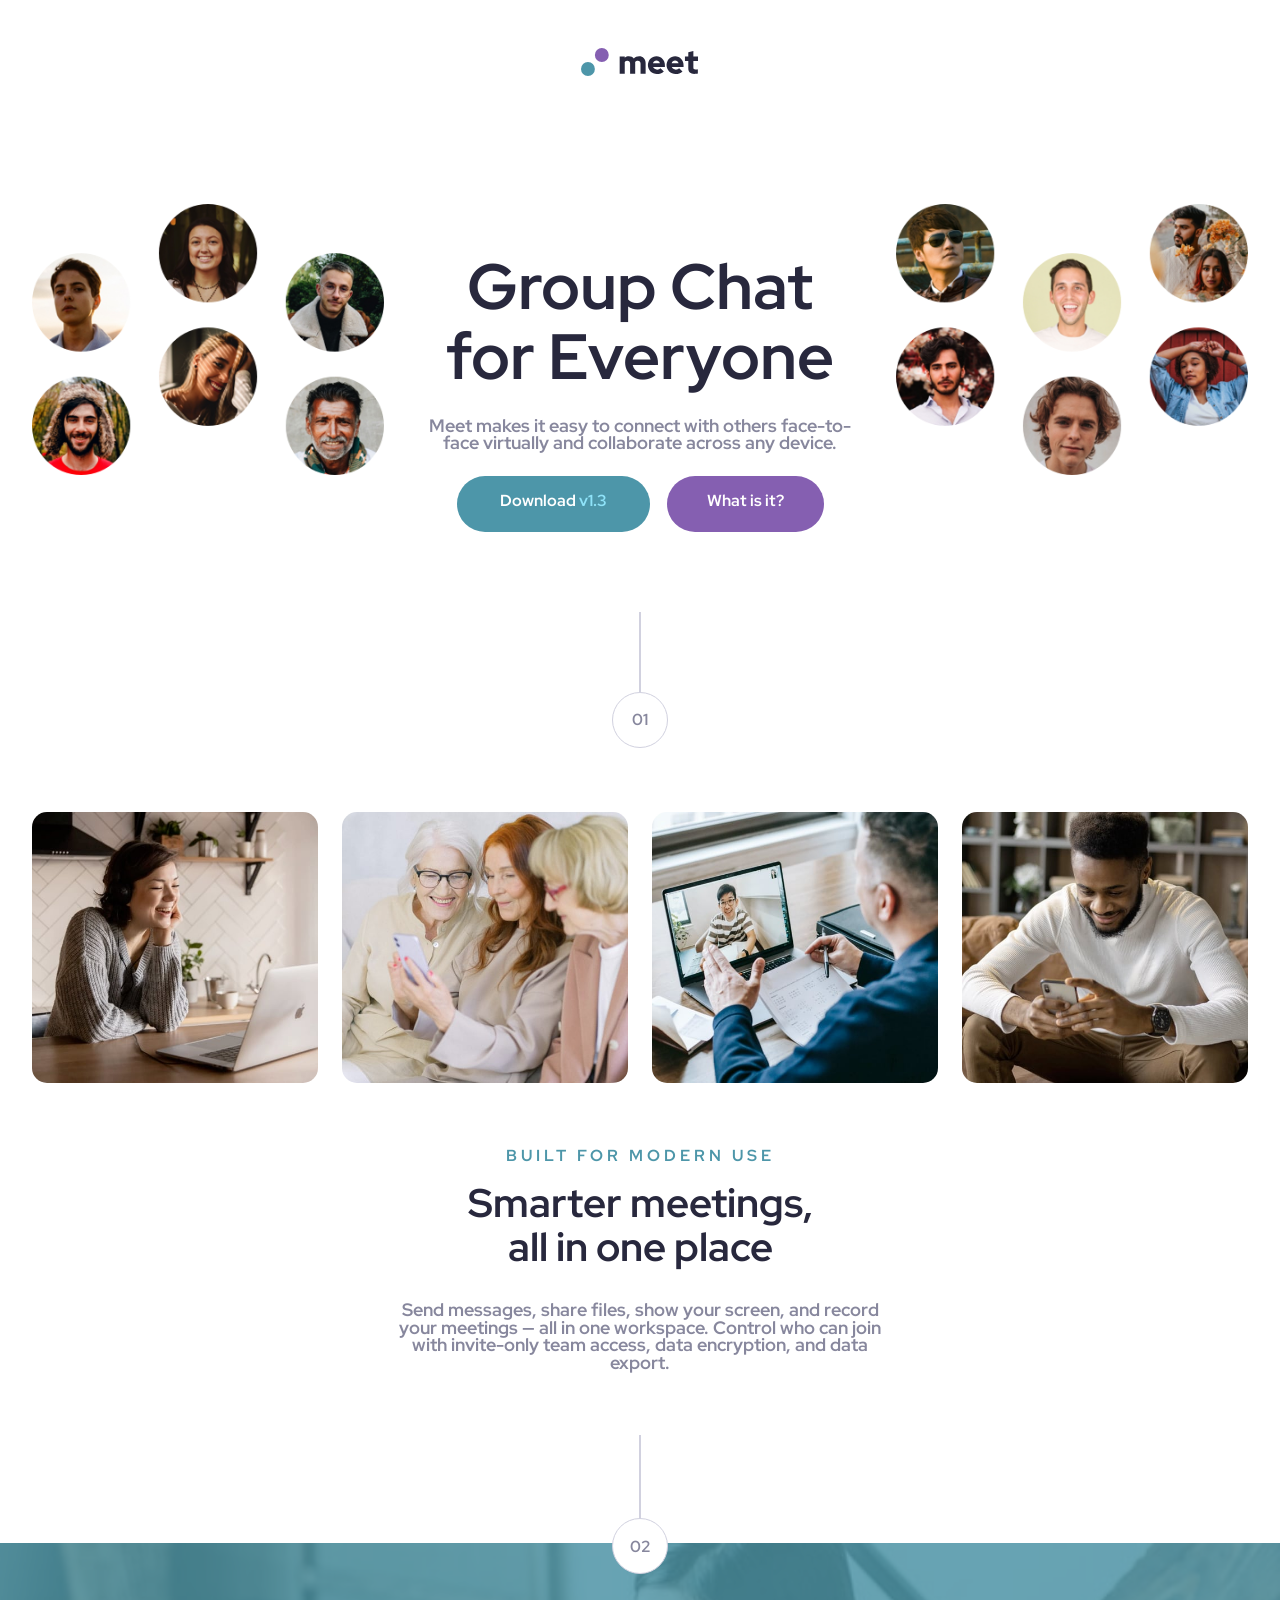
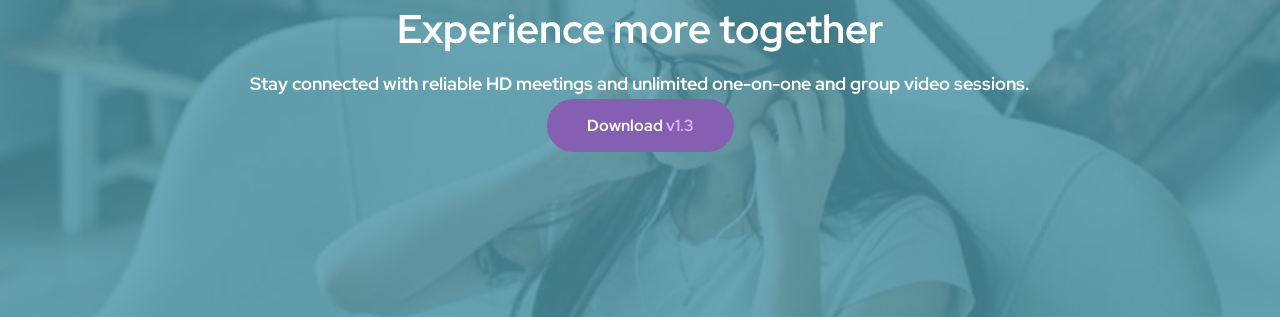
==== commit 9d99d22e: "queries desktop" ====
--- a/starter-code/index.html
+++ b/starter-code/index.html
@@ -14,10 +14,9 @@
   <img class="logo" src="./assets/logo.svg" alt="">
   <div class="presentation">
     <img class="mobil" src="./assets/tablet/image-hero.png" alt="">
-    <img class=".image-hero-left" src="./assets/desktop/image-hero-left.png" alt="">
-    <img class=".image-hero-right" src="./assets/desktop/image-hero-right.png" alt="">
   </div>
   <header>
+      <img class=".image-hero-left" src="./assets/desktop/image-hero-left.png" alt="">
       <div class="hello">
         <div class="text">
           <h1 class="text1 slate900">Group Chat for Everyone</h1>
@@ -28,7 +27,8 @@
           <a class="info purple" href="http://"> What is it?</a>
         </div>
       </div>
-    </div>
+      <img class=".image-hero-right" src="./assets/desktop/image-hero-right.png" alt="">
+
   </header>
 
   <main>  
--- a/starter-code/style/style.css
+++ b/starter-code/style/style.css
@@ -18,7 +18,7 @@
     height: 28px;
     margin-top: 48px;
 }
-.left, .right{
+header > img{
     display: none;
 }
 .presentation{
@@ -134,19 +134,21 @@
     .mobil{
         display: none;
     }
-    .presentation{
+    header > img{
+        display: block;
+    }
+    header{
    display: grid;
    grid-template-areas: "left middle right";
    gap: 32px;
 }
-header{
+.hello{
     grid-area: middle;
 }
 .image-hero-left{
-    display: block;
     grid-area: left;
 }
 .image-hero-right{
-    display: block;
-    grid-area: right;}
+    grid-area: right;
+}
 }
